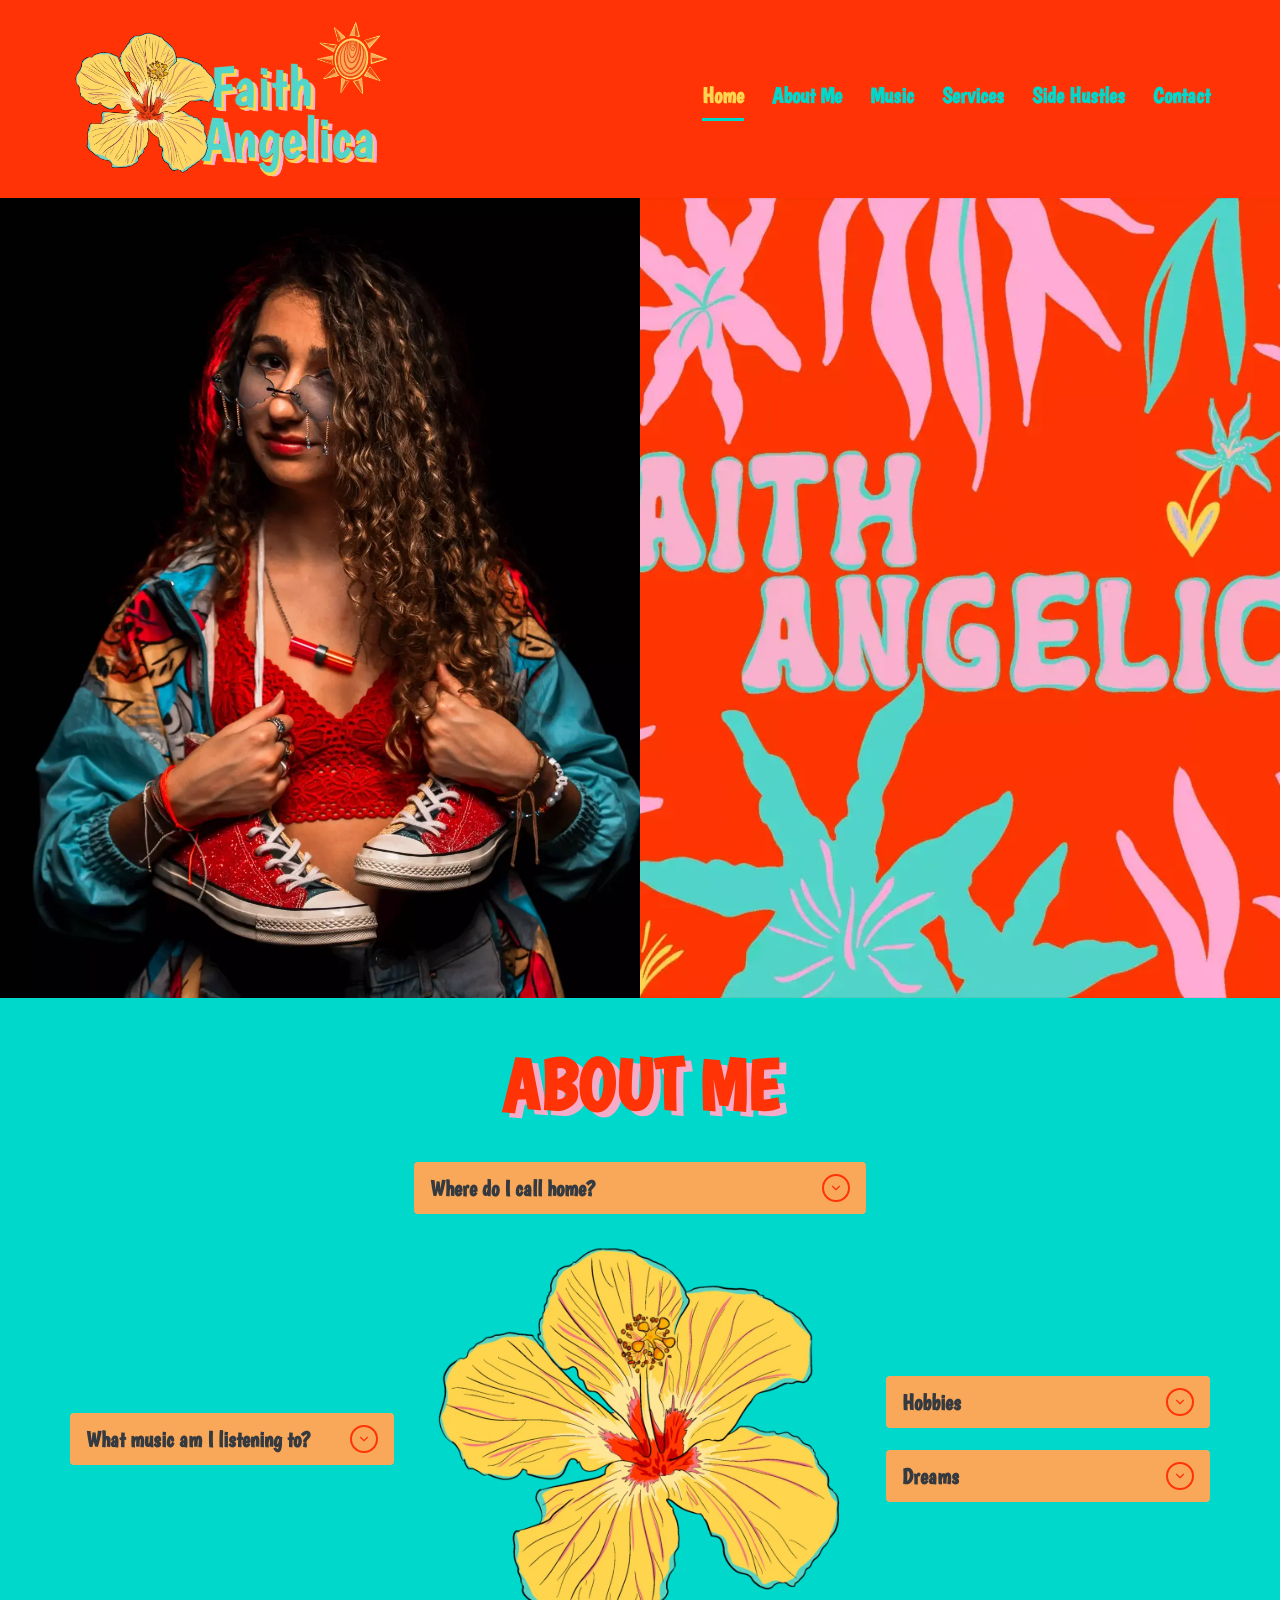
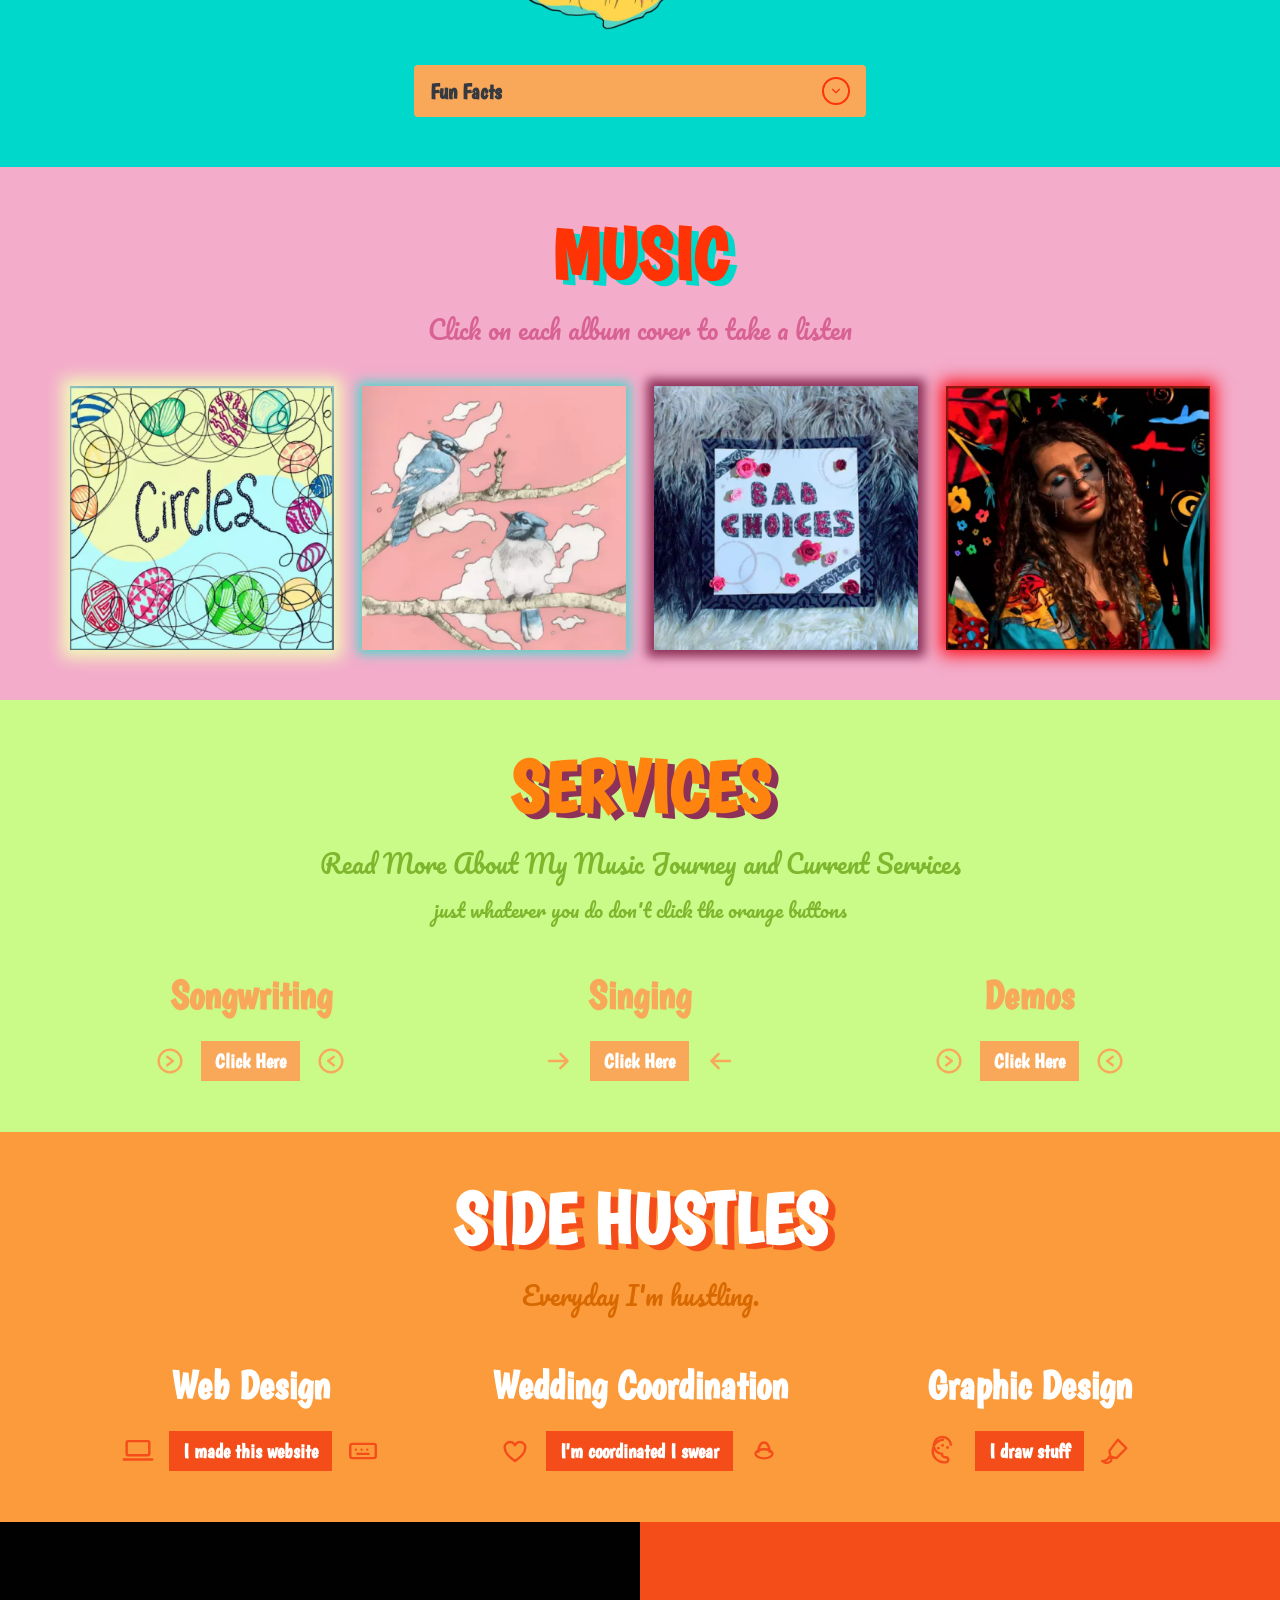
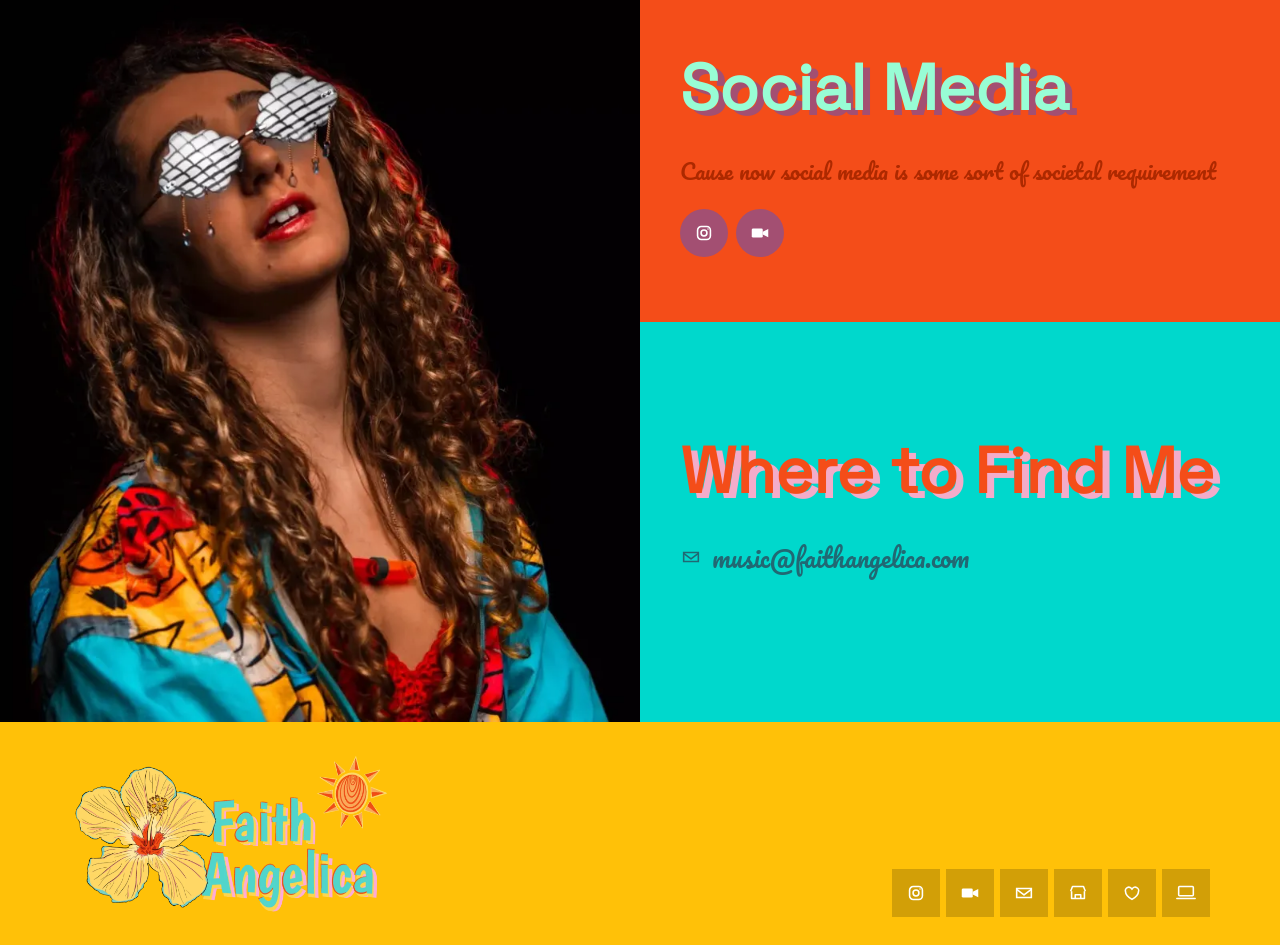
==== index.html @ c28ad542 "Add the static Faith Angelica site for hosting from the repository root. Co-authored-by: Cursor <cur" ====
<!DOCTYPE html>
<html lang="en">
<head>
  <meta charset="utf-8">
  <meta name="viewport" content="width=device-width, initial-scale=1">
  <title>Faith Angelica</title>
  <link rel="icon" href="/images/favicon.png" type="image/png">
  <link rel="apple-touch-icon" href="/images/favicon.png">
  <link rel="stylesheet" href="/css/styles.css">
</head>
<body>
<header class="site-header">
  <div class="wrap header-inner">
    <a class="logo" href="/"><img src="/images/logo.webp" alt="FaithAngelica" width="1200" height="623"></a>
    <button class="nav-toggle" type="button" aria-expanded="false" aria-controls="site-nav" aria-label="Menu Toggle">
      <span class="icon-open"><svg viewBox="0 0 24 24" aria-hidden="true"><path d="M4 7h16M4 12h16M4 17h16" fill="none" stroke="currentColor" stroke-width="2" stroke-linecap="round"/></svg></span>
      <span class="icon-close"><svg viewBox="0 0 24 24" aria-hidden="true"><path d="M6 6l12 12M18 6L6 18" fill="none" stroke="currentColor" stroke-width="2" stroke-linecap="round"/></svg></span>
    </button>
    <nav id="site-nav" class="site-nav" aria-label="Menu"><a href="/" aria-current="page">Home</a><a href="/#About">About Me</a><a href="/#music">Music</a><a href="/#services">Services</a><a href="/#side-hustles">Side Hustles</a><a href="/#contact">Contact</a></nav>
  </div>
</header>

<main>
  <section class="hero" aria-label="Faith Angelica">
    <div class="hero-photo"><img src="/images/hero-portrait.webp" alt="Faith Angelica"></div>
    <div class="hero-art"><img src="/images/hero-art.webp" alt=""></div>
  </section>
  <section class="band about" id="About">
    <div class="wrap">
      <h2 class="h-about">About Me</h2>
      <div class="about-grid">
        <div class="about-home">
          <div class="accordion">
  <h3>
    <button type="button" aria-expanded="false">Where do I call home?<span class="chev"><svg viewBox="0 0 24 24" aria-hidden="true"><path d="M6 9l6 6 6-6" fill="none" stroke="currentColor" stroke-width="2" stroke-linecap="round" stroke-linejoin="round"/></svg></span></button>
  </h3>
  <div class="panel" hidden><p>Home: Nashville, Tennessee<br>Hometown: Tampa, Florida<br>Piece of my Heart: Maui, Hawaii</p></div>
</div>
        </div>
        <div class="about-music">
          <div class="accordion">
  <h3>
    <button type="button" aria-expanded="false">What music am I listening to?<span class="chev"><svg viewBox="0 0 24 24" aria-hidden="true"><path d="M6 9l6 6 6-6" fill="none" stroke="currentColor" stroke-width="2" stroke-linecap="round" stroke-linejoin="round"/></svg></span></button>
  </h3>
  <div class="panel" hidden><p>My Top Albums Right Now:</p><p>Decide: Djo<br>Loss, Hope, Love: The Feeling<br>Dawn: Yebba<br>Robyn Hitchcock: Robyn Hitchcock<br>Uncanny Valley: Coin<br>American Bollywood: YTG<br>The Latest: Cheap Trick<br>Coco Moon: Owl City</p></div>
</div>
        </div>
        <div class="about-flower"><img src="/images/hibiscus.webp" alt="Faith Angelica Hibiscus Flower"></div>
        <div class="about-side stack">
          <div class="accordion">
  <h3>
    <button type="button" aria-expanded="false">Hobbies<span class="chev"><svg viewBox="0 0 24 24" aria-hidden="true"><path d="M6 9l6 6 6-6" fill="none" stroke="currentColor" stroke-width="2" stroke-linecap="round" stroke-linejoin="round"/></svg></span></button>
  </h3>
  <div class="panel" hidden><p>Hiking: I enjoy Immersing myself in nature and exploring trails.<br>Tarot: I read cards for fun, both for myself and loved ones.<br>Reading and Drawing: I love getting lost in a good book and doodling away.</p></div>
</div>
          <div class="accordion">
  <h3>
    <button type="button" aria-expanded="false">Dreams<span class="chev"><svg viewBox="0 0 24 24" aria-hidden="true"><path d="M6 9l6 6 6-6" fill="none" stroke="currentColor" stroke-width="2" stroke-linecap="round" stroke-linejoin="round"/></svg></span></button>
  </h3>
  <div class="panel" hidden><p>Music: I'm looking forward to putting out my next album. This project is going to be a compilation of songs based on my life experiences. A little bit of love, loss, ocean, and synchronicities.<br>Maui: Can't wait to have a property on Maui and a super unique container home. Fruit trees and ocean bliss is the goal.</p></div>
</div>
        </div>
        <div class="about-facts">
          <div class="accordion">
  <h3>
    <button type="button" aria-expanded="false">Fun Facts<span class="chev"><svg viewBox="0 0 24 24" aria-hidden="true"><path d="M6 9l6 6 6-6" fill="none" stroke="currentColor" stroke-width="2" stroke-linecap="round" stroke-linejoin="round"/></svg></span></button>
  </h3>
  <div class="panel" hidden><p>Learning: I actually love to learn more about random topics. I'm a big advocate for research.<br>Hawaii: I used to live on Big Island (Pahoa &amp; Wood Valley) and Haiku, Maui.<br>I love the beach and traveling!</p></div>
</div>
        </div>
      </div>
    </div>
  </section>
  <section class="band music" id="music">
    <div class="wrap center">
      <h2 class="h-music">Music</h2>
      <p class="lede script">Click on each album cover to take a listen</p>
      <div class="albums"><a class="album" href="https://songwhip.com/faith-angelica/circles" target="_blank" rel="noopener noreferrer"><img class="glow-lime" src="/images/album-circles.webp" alt="Circles"></a><a class="album" href="https://songwhip.com/faith-angelica/2-birds" target="_blank" rel="noopener noreferrer"><img class="glow-teal" src="/images/album-two-birds.webp" alt="Faith Angelica Two Birds"></a><a class="album" href="https://songwhip.com/faith-angelica/bad-choices" target="_blank" rel="noopener noreferrer"><img class="glow-plum" src="/images/album-bad-choices.webp" alt="Faith Angelica Bad Choices"></a><a class="album" href="https://songwhip.com/faith-angelica/something-in-the-water" target="_blank" rel="noopener noreferrer"><img class="glow-red" src="/images/album-water.webp" alt="Something in the Water"></a></div>
    </div>
  </section>
  <section class="band services" id="services">
    <div class="wrap center">
      <h2 class="h-services">Services</h2>
      <p class="lede script">Read More About My Music Journey and Current Services</p>
      <p class="aside script">just whatever you do don't click the orange buttons</p>
      <div class="cards">
        <article class="card">
  <h3>Songwriting</h3>
  <div class="actions">
    <span class="icon-btn"><svg viewBox="0 0 24 24" aria-hidden="true"><circle cx="12" cy="12" r="8" fill="none" stroke="currentColor" stroke-width="1.7"/><path d="M10 9l4 3-4 3" fill="none" stroke="currentColor" stroke-width="1.7" stroke-linecap="round" stroke-linejoin="round"/></svg></span>
    <a class="pill" href="/songwriting/">Click Here</a>
    <span class="icon-btn"><svg viewBox="0 0 24 24" aria-hidden="true"><circle cx="12" cy="12" r="8" fill="none" stroke="currentColor" stroke-width="1.7"/><path d="M14 9l-4 3 4 3" fill="none" stroke="currentColor" stroke-width="1.7" stroke-linecap="round" stroke-linejoin="round"/></svg></span>
  </div>
</article>
        <article class="card">
  <h3>Singing</h3>
  <div class="actions">
    <span class="icon-btn"><svg viewBox="0 0 24 24" aria-hidden="true"><path d="M5 12h12M13 7l5 5-5 5" fill="none" stroke="currentColor" stroke-width="1.8" stroke-linecap="round" stroke-linejoin="round"/></svg></span>
    <a class="pill" href="/singing/">Click Here</a>
    <span class="icon-btn"><svg viewBox="0 0 24 24" aria-hidden="true"><path d="M19 12H7M11 7l-5 5 5 5" fill="none" stroke="currentColor" stroke-width="1.8" stroke-linecap="round" stroke-linejoin="round"/></svg></span>
  </div>
</article>
        <article class="card">
  <h3>Demos</h3>
  <div class="actions">
    <span class="icon-btn"><svg viewBox="0 0 24 24" aria-hidden="true"><circle cx="12" cy="12" r="8" fill="none" stroke="currentColor" stroke-width="1.7"/><path d="M10 9l4 3-4 3" fill="none" stroke="currentColor" stroke-width="1.7" stroke-linecap="round" stroke-linejoin="round"/></svg></span>
    <a class="pill" href="/demos/">Click Here</a>
    <span class="icon-btn"><svg viewBox="0 0 24 24" aria-hidden="true"><circle cx="12" cy="12" r="8" fill="none" stroke="currentColor" stroke-width="1.7"/><path d="M14 9l-4 3 4 3" fill="none" stroke="currentColor" stroke-width="1.7" stroke-linecap="round" stroke-linejoin="round"/></svg></span>
  </div>
</article>
      </div>
    </div>
  </section>
  <section class="band hustle" id="side-hustles">
    <div class="wrap center">
      <h2 class="h-hustle">Side Hustles</h2>
      <p class="lede script">Everyday I'm hustling.</p>
      <div class="cards">
        <article class="card">
  <h3>Web Design</h3>
  <div class="actions">
    <span class="icon-btn"><svg viewBox="0 0 24 24" aria-hidden="true"><rect x="4" y="5" width="16" height="10" rx="1" fill="none" stroke="currentColor" stroke-width="1.7"/><path d="M2 18h20" fill="none" stroke="currentColor" stroke-width="1.7" stroke-linecap="round"/></svg></span>
    <a class="pill" href="/web-design/">I made this website</a>
    <span class="icon-btn"><svg viewBox="0 0 24 24" aria-hidden="true"><rect x="3" y="7" width="18" height="10" rx="1.5" fill="none" stroke="currentColor" stroke-width="1.7"/><path d="M7 11h.01M11 11h.01M15 11h.01M8 14h8" fill="none" stroke="currentColor" stroke-width="1.7" stroke-linecap="round"/></svg></span>
  </div>
</article>
        <article class="card">
  <h3>Wedding Coordination</h3>
  <div class="actions">
    <span class="icon-btn"><svg viewBox="0 0 24 24" aria-hidden="true"><path d="M12 19s-7-4.4-7-8.2A3.6 3.6 0 0 1 12 8a3.6 3.6 0 0 1 7 2.8C19 14.6 12 19 12 19z" fill="none" stroke="currentColor" stroke-width="1.7" stroke-linejoin="round"/></svg></span>
    <a class="pill" href="/wedding-coordination/">I'm coordinated I swear</a>
    <span class="icon-btn"><svg viewBox="0 0 24 24" aria-hidden="true"><ellipse cx="12" cy="14" rx="6" ry="3.2" fill="none" stroke="currentColor" stroke-width="1.7"/><path d="M8 13.2C8 9 9.6 6 12 6s4 3 4 7.2" fill="none" stroke="currentColor" stroke-width="1.7"/></svg></span>
  </div>
</article>
        <article class="card">
  <h3>Graphic Design</h3>
  <div class="actions">
    <span class="icon-btn"><svg viewBox="0 0 24 24" aria-hidden="true"><path d="M12 4a8 8 0 1 0 0 16h1.2a1.8 1.8 0 0 0 0-3.6h-.4A2.2 2.2 0 0 1 10.6 14 6 6 0 1 1 16.8 8.2" fill="none" stroke="currentColor" stroke-width="1.7"/><circle cx="8" cy="10" r="1" fill="currentColor"/><circle cx="11" cy="8" r="1" fill="currentColor"/><circle cx="14.5" cy="9.5" r="1" fill="currentColor"/></svg></span>
    <a class="pill" href="/graphic-design/">I draw stuff</a>
    <span class="icon-btn"><svg viewBox="0 0 24 24" aria-hidden="true"><path d="M14 4l6 6-7 7-4-1-1-4 6-8zM8 16c-1 2-3 3-5 3 1 1 3 2 5 1 2-1 2-2 0-4z" fill="none" stroke="currentColor" stroke-width="1.6" stroke-linejoin="round"/></svg></span>
  </div>
</article>
      </div>
    </div>
  </section>
  <section class="find" id="contact">
    <div class="find-photo"><img src="/images/portrait.webp" alt="Faith Angelica Contact"></div>
    <div class="find-copy">
      <div class="find-social">
        <h2 class="h-social">Social Media</h2>
        <p class="tagline script">Cause now social media is some sort of societal requirement</p>
        <div class="socials">
          <a class="social" href="https://www.instagram.com/finding_faith1117/" target="_blank" rel="noopener noreferrer" aria-label="Instagram"><svg viewBox="0 0 24 24" aria-hidden="true"><rect x="5" y="5" width="14" height="14" rx="4" fill="none" stroke="currentColor" stroke-width="1.7"/><circle cx="12" cy="12" r="3.2" fill="none" stroke="currentColor" stroke-width="1.7"/><circle cx="16.4" cy="7.6" r="0.8" fill="currentColor"/></svg></a>
          <a class="social" href="https://www.tiktok.com/@finding_faith1117?is_from_webapp=1&amp;sender_device=pc" target="_blank" rel="noopener noreferrer" aria-label="Video"><svg viewBox="0 0 24 24" aria-hidden="true"><rect x="3" y="7" width="12" height="10" rx="1.5" fill="currentColor"/><path d="M15 10.5 21 7.5v9l-6-3z" fill="currentColor"/></svg></a>
        </div>
      </div>
      <div class="find-mail">
        <h2 class="h-find">Where to Find Me</h2>
        <a class="mail" href="mailto:music@faithangelica.com"><svg viewBox="0 0 24 24" aria-hidden="true"><path d="M4 7h16v10H4V7z" fill="none" stroke="currentColor" stroke-width="1.7"/><path d="m4 8 8 6 8-6" fill="none" stroke="currentColor" stroke-width="1.7" stroke-linejoin="round"/></svg><span>music@faithangelica.com</span></a>
      </div>
    </div>
  </section>
</main>
<footer class="site-footer">
  <div class="wrap footer-inner">
    <a class="logo" href="/"><img src="/images/logo.webp" alt="FaithAngelica" width="1200" height="623"></a>
    <div class="footer-icons"><a class="sq" href="https://www.instagram.com/finding_faith1117/" target="_blank" rel="noopener noreferrer" aria-label="Instagram"><svg viewBox="0 0 24 24" aria-hidden="true"><rect x="5" y="5" width="14" height="14" rx="4" fill="none" stroke="currentColor" stroke-width="1.7"/><circle cx="12" cy="12" r="3.2" fill="none" stroke="currentColor" stroke-width="1.7"/><circle cx="16.4" cy="7.6" r="0.8" fill="currentColor"/></svg></a><a class="sq" href="https://www.tiktok.com/@finding_faith1117?is_from_webapp=1&amp;sender_device=pc" target="_blank" rel="noopener noreferrer" aria-label="Video"><svg viewBox="0 0 24 24" aria-hidden="true"><rect x="3" y="7" width="12" height="10" rx="1.5" fill="currentColor"/><path d="M15 10.5 21 7.5v9l-6-3z" fill="currentColor"/></svg></a><a class="sq" href="mailto:music@faithangelica.com" target="_blank" rel="noopener noreferrer" aria-label="Email music@faithangelica.com"><svg viewBox="0 0 24 24" aria-hidden="true"><path d="M4 7h16v10H4V7z" fill="none" stroke="currentColor" stroke-width="1.7"/><path d="m4 8 8 6 8-6" fill="none" stroke="currentColor" stroke-width="1.7" stroke-linejoin="round"/></svg></a><a class="sq" href="https://www.etsy.com/shop/ShirtzonShirtz?ref=l2-about-shopname" target="_blank" rel="noopener noreferrer" aria-label="Etsy"><svg viewBox="0 0 24 24" aria-hidden="true"><path d="M4 10 6 5h12l2 5M5 10v8h14v-8M9 18v-4h6v4" fill="none" stroke="currentColor" stroke-width="1.7" stroke-linejoin="round"/></svg></a><a class="sq" href="https://nancycottoevents.com/" target="_blank" rel="noopener noreferrer" aria-label="Nancy Cotto Events"><svg viewBox="0 0 24 24" aria-hidden="true"><path d="M12 19s-7-4.4-7-8.2A3.6 3.6 0 0 1 12 8a3.6 3.6 0 0 1 7 2.8C19 14.6 12 19 12 19z" fill="none" stroke="currentColor" stroke-width="1.7" stroke-linejoin="round"/></svg></a><a class="sq" href="https://www.gonzosystems.com/" target="_blank" rel="noopener noreferrer" aria-label="Gonzo Systems"><svg viewBox="0 0 24 24" aria-hidden="true"><rect x="4" y="5" width="16" height="10" rx="1" fill="none" stroke="currentColor" stroke-width="1.7"/><path d="M2 18h20" fill="none" stroke="currentColor" stroke-width="1.7" stroke-linecap="round"/></svg></a></div>
  </div>
</footer>

<script src="/js/main.js"></script>
</body>
</html>
---- css/styles.css ----
@font-face {
  font-family: "Boogaloo";
  font-style: normal;
  font-weight: 400;
  font-display: swap;
  src: url("/fonts/boogaloo.woff2") format("woff2");
}

@font-face {
  font-family: "Pacifico";
  font-style: normal;
  font-weight: 400;
  font-display: swap;
  src: url("/fonts/pacifico.woff2") format("woff2");
}

@font-face {
  font-family: "Space Grotesk";
  font-style: normal;
  font-weight: 400;
  font-display: swap;
  src: url("/fonts/space-grotesk.woff2") format("woff2");
}

:root {
  --orange: #ff3306;
  --teal: #00d8cc;
  --ink: #343a40;
  --gold: #ffd54f;
  --white: #ffffff;
  --pink: #f3acca;
  --rose: #d86294;
  --lime: #cafa88;
  --leaf: #7eb62d;
  --amber: #ff830f;
  --plum: #8d3158;
  --peach: #f9a85a;
  --hot: #f44d19;
  --squash: #fc9b3c;
  --clay: #d86900;
  --mint: #98fdd5;
  --berry: #a34f72;
  --rust: #ad2900;
  --sea: #18a2b8;
  --deep: #216873;
  --yellow: #ffc108;
  --gold-icon: #d29f07;
  --title-shadow: #f9a95a;
  --max: 1140px;
  --header: 22px;
}

*,
*::before,
*::after {
  box-sizing: border-box;
}

html {
  scroll-behavior: smooth;
}

body {
  margin: 0;
  color: var(--ink);
  background: var(--white);
  font-family: "Space Grotesk", sans-serif;
  font-size: 16px;
  line-height: 1.65;
}

img {
  max-width: 100%;
  height: auto;
  display: block;
}

a {
  color: inherit;
}

h1,
h2,
h3,
p {
  margin: 0;
}

.wrap {
  width: min(var(--max), calc(100% - 40px));
  margin-inline: auto;
}

.site-header {
  background: var(--orange);
  position: relative;
  z-index: 20;
}

.header-inner {
  display: flex;
  align-items: center;
  justify-content: space-between;
  gap: 24px;
  min-height: 150px;
  padding: 16px 0;
}

.logo img {
  width: 320px;
  height: auto;
}

.nav-toggle {
  display: none;
  width: 48px;
  height: 48px;
  border: 0;
  background: transparent;
  color: var(--teal);
  cursor: pointer;
}

.nav-toggle svg {
  width: 32px;
  height: 32px;
  display: block;
  margin: auto;
}

.nav-toggle .icon-close {
  display: none;
}

.nav-toggle[aria-expanded="true"] .icon-open {
  display: none;
}

.nav-toggle[aria-expanded="true"] .icon-close {
  display: block;
}

.site-nav {
  display: flex;
  flex-wrap: wrap;
  justify-content: flex-end;
  gap: 8px 28px;
}

.site-nav a {
  font-family: "Boogaloo", sans-serif;
  font-size: 22px;
  font-weight: 600;
  color: var(--teal);
  text-decoration: none;
  padding-bottom: 4px;
  border-bottom: 3px solid transparent;
}

.site-nav a:hover,
.site-nav a:focus-visible {
  color: var(--pink);
}

.site-nav a[aria-current="page"] {
  color: var(--gold);
  border-bottom-color: var(--teal);
}

.hero {
  display: grid;
  grid-template-columns: 1fr 1fr;
  min-height: 60vh;
  background: #030001;
}

.hero-photo,
.hero-art {
  min-height: 60vh;
}

.hero-photo {
  background: #030001;
  display: grid;
}

.hero-photo img {
  width: 100%;
  height: 100%;
  object-fit: contain;
}

.hero-art img {
  width: 100%;
  height: 100%;
  object-fit: cover;
}

.band {
  padding: 50px 0;
}

.band h2,
.page-title {
  font-family: "Boogaloo", sans-serif;
  font-weight: 600;
  line-height: 1.05;
  text-transform: uppercase;
  padding-bottom: 10px;
}

.center {
  text-align: center;
}

.about {
  background: var(--teal);
}

.h-about {
  font-size: 72px;
  color: var(--orange);
  text-shadow: 7px 5px 0 var(--pink);
  text-align: center;
  margin-bottom: 28px;
}

.about-grid {
  display: grid;
  grid-template-columns: 1fr 1.4fr 1fr;
  gap: 28px 20px;
  align-items: center;
}

.accordion h3 {
  margin: 0;
  font: inherit;
}

.about-home { grid-column: 2; grid-row: 1; }
.about-music { grid-column: 1; grid-row: 2; }
.about-flower { grid-column: 2; grid-row: 2; }
.about-side { grid-column: 3; grid-row: 2; }
.about-facts { grid-column: 2; grid-row: 3; }

.split > img,
.split .figure-stack img {
  width: 100%;
}

.about-flower img {
  width: min(100%, 420px);
  margin-inline: auto;
}

.stack {
  display: grid;
  gap: 22px;
}

.accordion button {
  width: 100%;
  display: flex;
  align-items: center;
  justify-content: space-between;
  gap: 16px;
  border: 0;
  cursor: pointer;
  background: var(--peach);
  color: var(--ink);
  font-family: "Boogaloo", sans-serif;
  font-size: 22px;
  font-weight: 600;
  text-align: left;
  padding: 12px 16px;
  border-radius: 4px;
}

.accordion button:hover,
.accordion button[aria-expanded="true"] {
  background: var(--gold);
}

.chev {
  width: 28px;
  height: 28px;
  border: 2px solid var(--orange);
  border-radius: 50%;
  display: grid;
  place-items: center;
  flex: none;
  color: var(--orange);
}

.chev svg {
  width: 14px;
  height: 14px;
  transition: transform 0.2s ease;
}

.accordion button[aria-expanded="true"] .chev svg {
  transform: rotate(180deg);
}

.panel {
  margin-top: 8px;
  padding: 16px 18px;
  background: rgb(24 162 184 / 20%);
  color: var(--white);
  border-radius: 4px;
}

.panel p + p {
  margin-top: 0.8em;
}

.music {
  background: var(--pink);
}

.h-music {
  font-size: 72px;
  color: var(--orange);
  text-shadow: 7px 5px 0 var(--teal);
}

.script {
  font-family: "Pacifico", sans-serif;
  font-weight: 400;
}

.music .lede {
  color: var(--rose);
  font-size: 25px;
  margin: 6px 0 36px;
}

.albums {
  display: grid;
  grid-template-columns: repeat(4, 1fr);
  gap: 28px;
  align-items: center;
}

.album {
  display: block;
}

.album img {
  width: 100%;
  aspect-ratio: 1;
  object-fit: cover;
}

.glow-lime {
  box-shadow: 0 0 15px 8px #f1f8ba;
}

.glow-teal {
  box-shadow: 0 0 11px 4px #52d6cc;
}

.glow-plum {
  box-shadow: 0 0 10px 7px #8d3158;
}

.glow-red {
  box-shadow: 0 0 16px 5px #fd0a14;
}

.services {
  background: var(--lime);
}

.h-services {
  font-size: 72px;
  color: var(--amber);
  text-shadow: 7px 5px 0 var(--plum);
}

.services .lede {
  color: var(--leaf);
  font-size: 25px;
  margin-top: 8px;
}

.services .aside {
  color: var(--leaf);
  font-size: 20px;
  margin: 8px 0 36px;
}

.cards {
  display: grid;
  grid-template-columns: repeat(3, 1fr);
  gap: 28px;
}

.card h3 {
  font-family: "Boogaloo", sans-serif;
  font-size: 40px;
  font-weight: 600;
  text-align: center;
  margin-bottom: 12px;
}

.services .card h3,
.services .icon-btn {
  color: var(--peach);
}

.actions {
  display: flex;
  align-items: center;
  justify-content: center;
  gap: 10px;
}

.icon-btn {
  width: 42px;
  height: 42px;
  display: grid;
  place-items: center;
}

.icon-btn svg {
  width: 34px;
  height: 34px;
}

.pill {
  display: inline-block;
  font-family: "Boogaloo", sans-serif;
  font-size: 20px;
  font-weight: 600;
  text-decoration: none;
  color: var(--white);
  background: var(--peach);
  padding: 10px 14px;
  line-height: 1;
}

.pill:hover,
.pill:focus-visible {
  filter: brightness(1.08);
}

.hustle {
  background: var(--squash);
}

.h-hustle {
  font-size: 72px;
  color: var(--white);
  text-shadow: 7px 5px 0 var(--hot);
}

.hustle .lede {
  color: var(--clay);
  font-size: 25px;
  margin: 8px 0 36px;
}

.hustle .card h3 {
  color: var(--white);
}

.hustle .icon-btn {
  color: var(--hot);
}

.hustle .pill {
  background: var(--hot);
}

.find {
  display: grid;
  grid-template-columns: 1fr 1fr;
  background: linear-gradient(180deg, var(--hot) 50%, var(--teal) 50%);
}

.find-photo img {
  width: 100%;
  height: 100%;
  object-fit: cover;
  min-height: 520px;
}

.find-copy {
  display: grid;
  grid-template-rows: 1fr 1fr;
  padding: 48px 40px;
}

.find-social,
.find-mail {
  display: grid;
  align-content: center;
  justify-items: start;
  gap: 12px;
}

.h-social {
  font-size: 64px;
  color: var(--mint);
  text-shadow: 7px 5px 0 var(--berry);
}

.find .tagline {
  color: var(--rust);
  font-size: 22px;
}

.socials {
  display: flex;
  gap: 8px;
  margin-top: 8px;
}

.social {
  width: 48px;
  height: 48px;
  display: grid;
  place-items: center;
  background: var(--berry);
  color: var(--white);
  border-radius: 50%;
  text-decoration: none;
}

.social svg {
  width: 22px;
  height: 22px;
}

.social:hover,
.social:focus-visible {
  transform: scale(1.08);
}

.h-find {
  font-size: 64px;
  color: var(--hot);
  text-shadow: 7px 5px 0 var(--pink);
}

.mail {
  display: inline-flex;
  align-items: center;
  gap: 10px;
  font-family: "Pacifico", sans-serif;
  font-size: 25px;
  color: var(--deep);
  text-decoration: none;
}

.mail svg {
  width: 22px;
  height: 22px;
  flex: none;
}

.site-footer {
  background: var(--yellow);
}

.footer-inner {
  display: flex;
  align-items: flex-end;
  justify-content: space-between;
  gap: 24px;
  padding: 28px 0;
}

.footer-icons {
  display: flex;
  flex-wrap: wrap;
  justify-content: flex-end;
  gap: 6px;
}

.sq {
  width: 48px;
  height: 48px;
  display: grid;
  place-items: center;
  background: var(--gold-icon);
  color: var(--white);
  text-decoration: none;
}

.sq svg {
  width: 22px;
  height: 22px;
}

.sq:hover,
.sq:focus-visible {
  transform: scale(1.08);
}

.banner {
  background: var(--peach);
  text-align: center;
  padding: 42px 20px;
}

.banner p {
  font-family: "Pacifico", sans-serif;
  font-size: 34px;
  color: var(--sea);
}

.page-main {
  background: var(--teal);
  padding: 48px 0 56px;
}

.split {
  display: grid;
  grid-template-columns: 1fr 1fr;
  gap: 36px;
  align-items: center;
}

.page-title {
  font-size: 56px;
  color: var(--deep);
  text-shadow: 7px 5px 0 var(--title-shadow);
  margin-bottom: 16px;
}

.copy p {
  margin-bottom: 14px;
}

.copy .call {
  font-family: "Pacifico", sans-serif;
  font-size: 18px;
  line-height: 1.45;
}

.reach {
  display: flex;
  align-items: center;
  gap: 12px;
  font-family: "Pacifico", sans-serif;
  font-size: 25px;
  margin-top: 8px;
}

.reach svg {
  width: 36px;
  height: 36px;
  flex: none;
}

.note {
  display: inline-flex;
  align-items: center;
  gap: 10px;
  font-family: "Pacifico", sans-serif;
  font-size: 25px;
  color: var(--ink);
  text-decoration: none;
  margin-top: 8px;
}

.note svg {
  width: 28px;
  height: 28px;
}

.figure-stack {
  display: grid;
  gap: 18px;
  justify-items: center;
}

.figure-stack img {
  width: min(100%, 420px);
}

.more {
  background: var(--peach);
  padding: 48px 0 56px;
  text-align: center;
}

.more h2 {
  font-family: "Pacifico", sans-serif;
  font-size: 40px;
  font-weight: 400;
  color: var(--sea);
  text-transform: none;
  margin-bottom: 28px;
}

.more-links {
  display: flex;
  justify-content: space-around;
  gap: 20px;
  flex-wrap: wrap;
}

.more-link {
  display: flex;
  align-items: center;
  gap: 8px;
  color: var(--sea);
  text-decoration: none;
}

.more-link span {
  font-family: "Boogaloo", sans-serif;
  font-size: 20px;
  font-weight: 600;
  color: var(--white);
  background: var(--sea);
  padding: 8px 12px;
  line-height: 1;
}

.more-link svg {
  width: 36px;
  height: 36px;
}

.portfolio {
  background: var(--teal);
  padding: 10px 0 64px;
}

.portfolio h2 {
  font-size: 56px;
  color: var(--deep);
  text-shadow: 7px 5px 0 var(--title-shadow);
  margin-bottom: 24px;
}

.gallery {
  display: grid;
  grid-template-columns: repeat(4, 1fr);
  gap: 14px;
}

.shot {
  display: block;
  background: rgb(255 255 255 / 35%);
}

.shot img {
  width: 100%;
  aspect-ratio: 1;
  object-fit: contain;
}

.lightbox {
  border: 0;
  padding: 0;
  background: transparent;
  max-width: none;
  max-height: none;
  width: 100%;
  height: 100%;
}

.lightbox::backdrop {
  background: rgb(0 0 0 / 82%);
}

.lightbox-frame {
  width: 100%;
  height: 100%;
  display: grid;
  place-items: center;
  position: relative;
}

.lightbox img {
  max-width: min(92vw, 1100px);
  max-height: 88vh;
  object-fit: contain;
}

.lightbox-close {
  position: absolute;
  top: 16px;
  right: 16px;
  width: 44px;
  height: 44px;
  border: 0;
  border-radius: 50%;
  background: var(--gold);
  color: var(--ink);
  font-family: "Boogaloo", sans-serif;
  font-size: 28px;
  cursor: pointer;
}

.missing {
  min-height: 40vh;
  display: grid;
  place-items: center;
  text-align: center;
  gap: 18px;
}

.missing p {
  font-family: "Pacifico", sans-serif;
  font-size: 34px;
  color: var(--sea);
}

:focus-visible {
  outline: 3px solid var(--gold);
  outline-offset: 3px;
}

@media (max-width: 1024px) {
  .nav-toggle {
    display: grid;
  }

  .site-nav {
    display: none;
    position: absolute;
    left: 0;
    right: 0;
    top: 100%;
    background: var(--orange);
    flex-direction: column;
    align-items: flex-start;
    padding: 8px 24px 20px;
    gap: 4px;
  }

  .site-nav.is-open {
    display: flex;
  }

  .site-nav a {
    font-size: 28px;
    padding: 8px 0;
  }

  .h-about,
  .h-music,
  .h-services,
  .h-hustle,
  .h-social,
  .h-find {
    font-size: 52px;
  }
}

@media (max-width: 800px) {
  .hero,
  .find,
  .split,
  .about-grid,
  .albums,
  .cards,
  .gallery {
    grid-template-columns: 1fr;
  }

  .hero-art {
    display: none;
  }

  .hero-photo,
  .hero-photo img {
    min-height: 70vw;
  }

  .about-home,
  .about-facts,
  .about-music,
  .about-flower,
  .about-side {
    grid-column: 1;
    grid-row: auto;
  }

  .find-photo img {
    min-height: 0;
    max-height: 70vh;
  }

  .find-copy {
    padding: 32px 20px 40px;
  }

  .footer-inner,
  .header-inner {
    align-items: center;
  }

  .logo img {
    width: min(240px, 70vw);
  }

  .footer-inner {
    flex-direction: column;
    align-items: flex-start;
  }

  .albums {
    grid-template-columns: 1fr 1fr;
  }

  .gallery {
    grid-template-columns: 1fr 1fr;
  }

  .page-title,
  .portfolio h2 {
    font-size: 42px;
  }

  .banner p,
  .more h2 {
    font-size: 28px;
  }
}
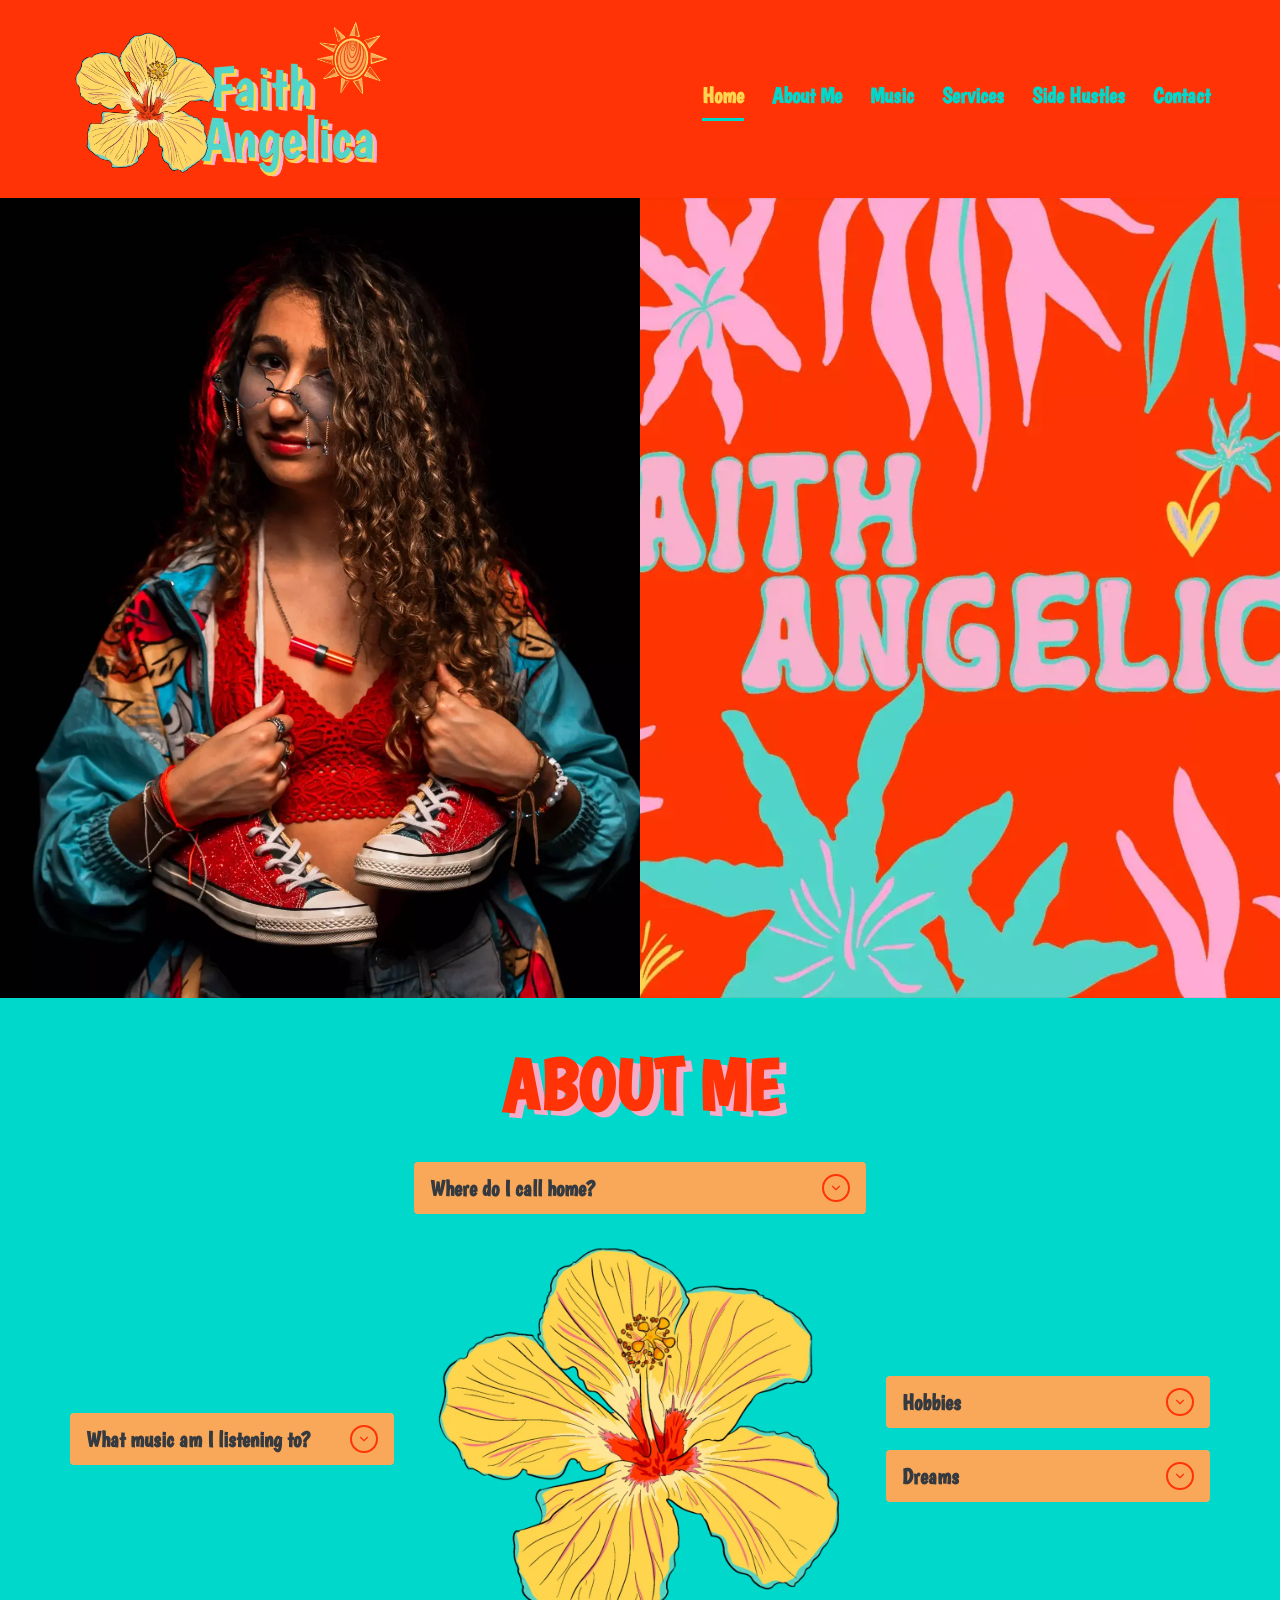
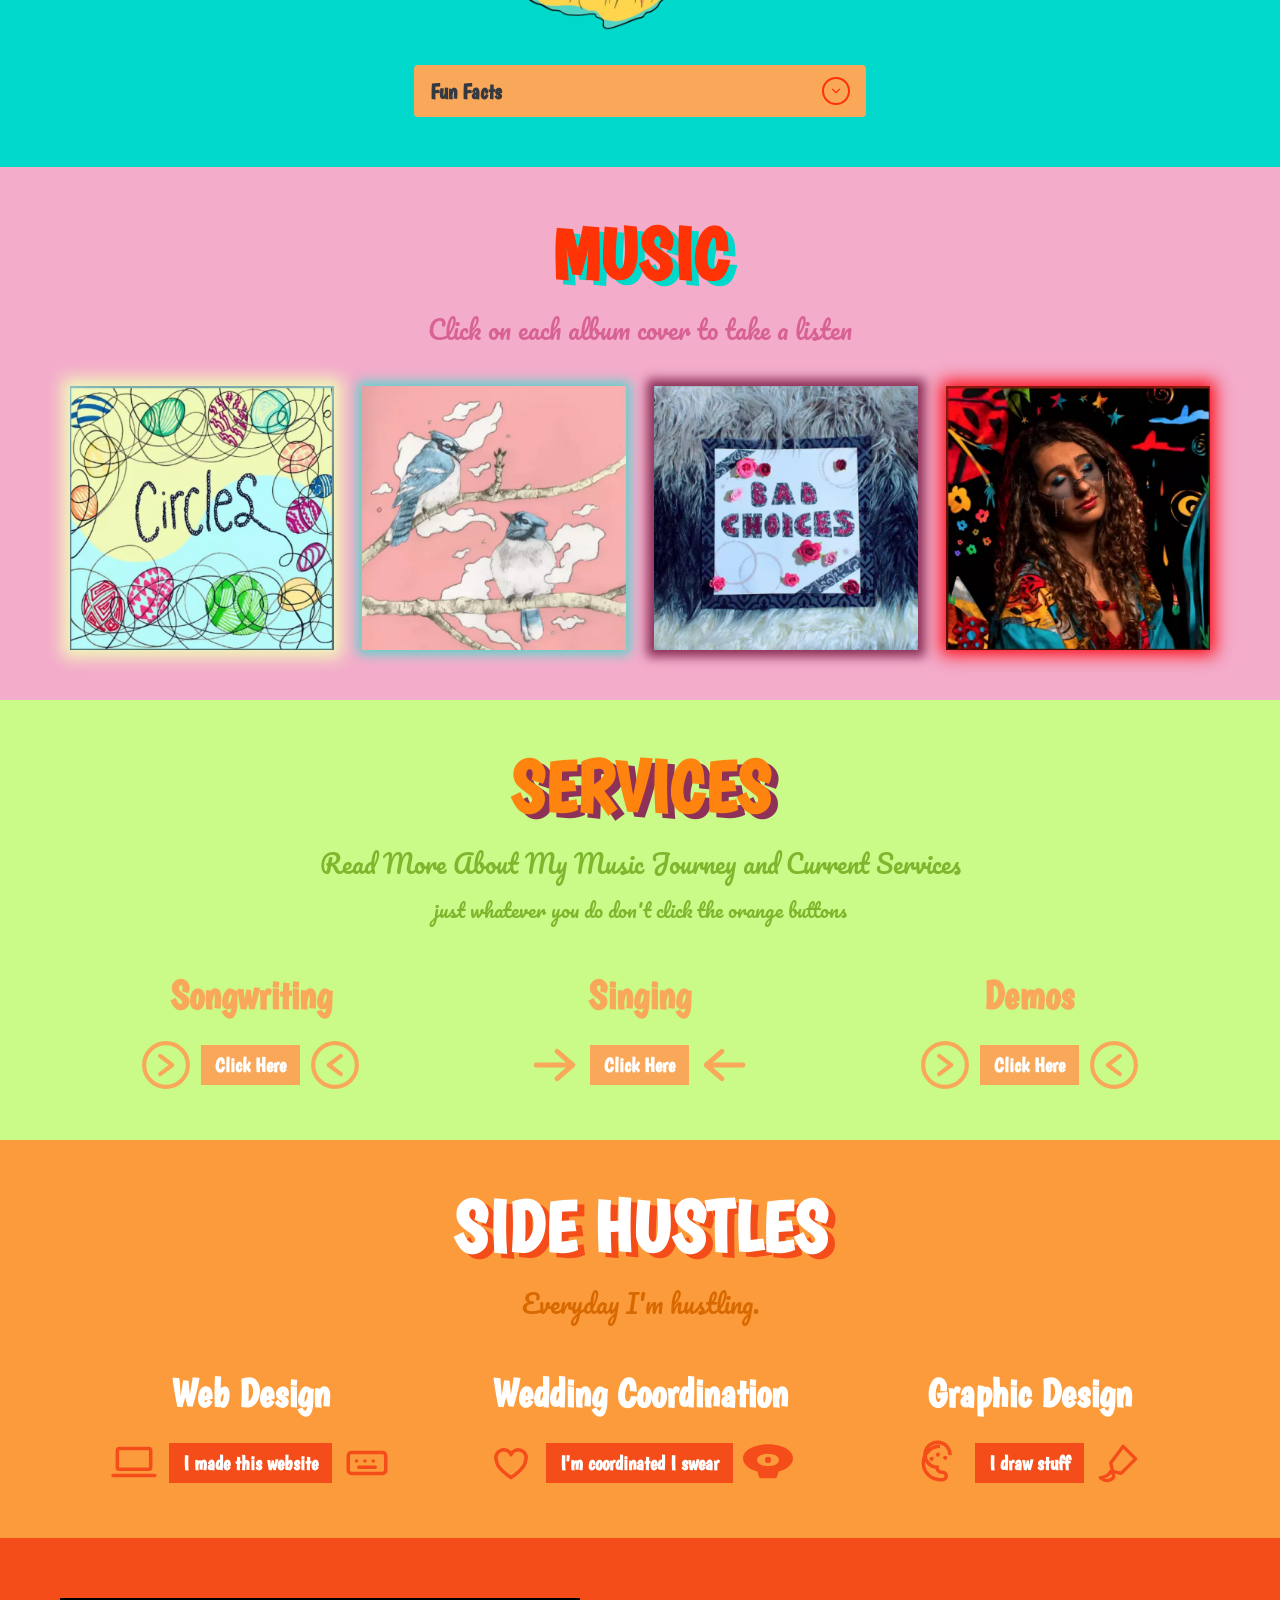
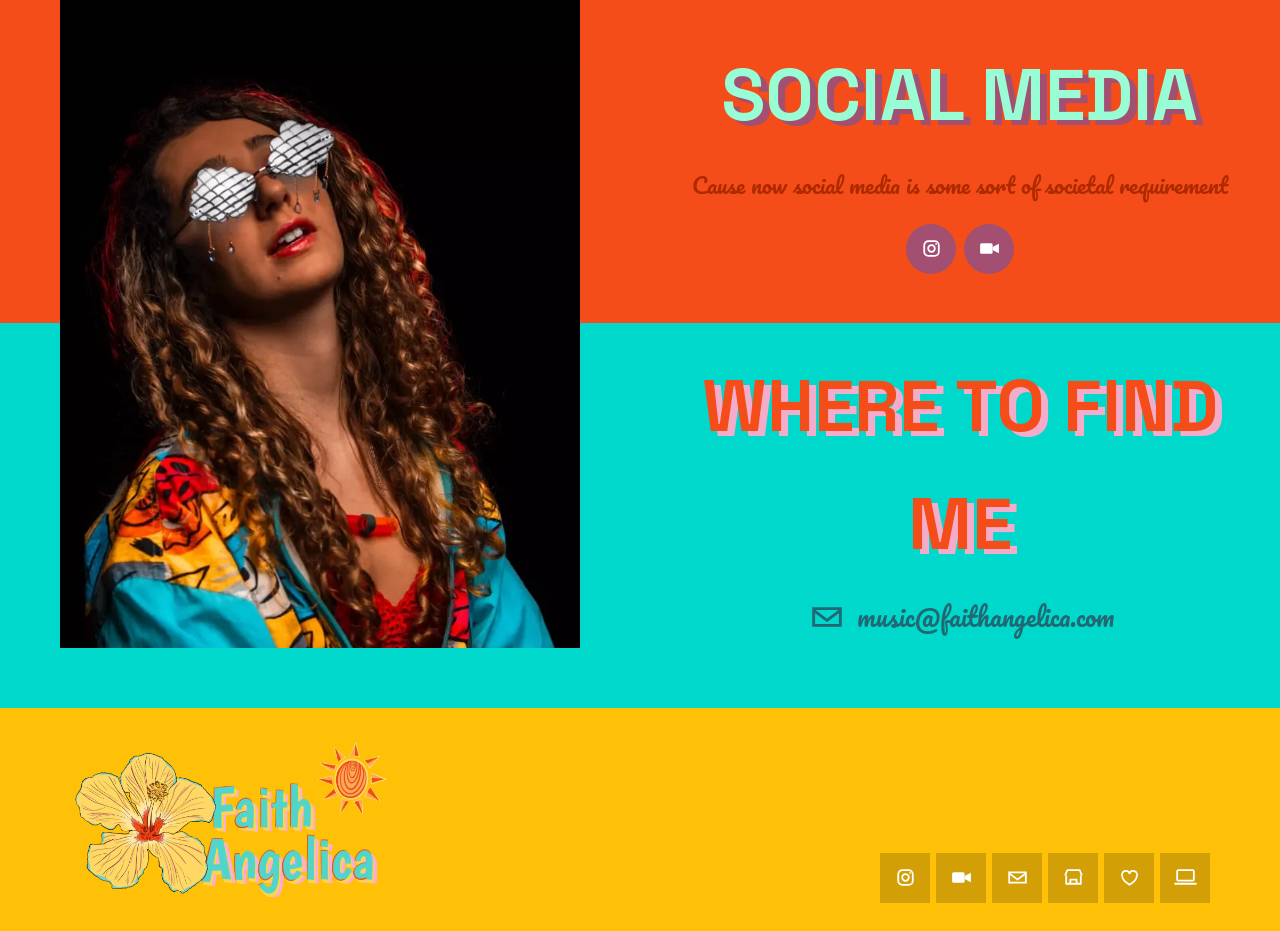
==== commit 057b6716: "Match the About, services, and contact layout to the Elementor site. Co-authored-by: Cursor <cursora" ====
--- a/index.html
+++ b/index.html
@@ -34,7 +34,7 @@
   <h3>
     <button type="button" aria-expanded="false">Where do I call home?<span class="chev"><svg viewBox="0 0 24 24" aria-hidden="true"><path d="M6 9l6 6 6-6" fill="none" stroke="currentColor" stroke-width="2" stroke-linecap="round" stroke-linejoin="round"/></svg></span></button>
   </h3>
-  <div class="panel" hidden><p>Home: Nashville, Tennessee<br>Hometown: Tampa, Florida<br>Piece of my Heart: Maui, Hawaii</p></div>
+  <div class="panel" hidden><p><strong>Home:</strong> Nashville, Tennessee<br><br><strong>Hometown:</strong> Tampa, Florida<br><br><strong>Piece of my Heart:</strong> Maui, Hawaii</p></div>
 </div>
         </div>
         <div class="about-music">
@@ -42,7 +42,7 @@
   <h3>
     <button type="button" aria-expanded="false">What music am I listening to?<span class="chev"><svg viewBox="0 0 24 24" aria-hidden="true"><path d="M6 9l6 6 6-6" fill="none" stroke="currentColor" stroke-width="2" stroke-linecap="round" stroke-linejoin="round"/></svg></span></button>
   </h3>
-  <div class="panel" hidden><p>My Top Albums Right Now:</p><p>Decide: Djo<br>Loss, Hope, Love: The Feeling<br>Dawn: Yebba<br>Robyn Hitchcock: Robyn Hitchcock<br>Uncanny Valley: Coin<br>American Bollywood: YTG<br>The Latest: Cheap Trick<br>Coco Moon: Owl City</p></div>
+  <div class="panel" hidden><p>My Top Albums Right Now:<br><br><strong>Decide:</strong> Djo<br><br><strong>Loss, Hope, Love:</strong> The Feeling<br><br><strong>Dawn:</strong> Yebba<br><br><strong>Robyn Hitchcock:</strong> Robyn Hitchcock<br><br><strong>Uncanny Valley:</strong> Coin<br><br><strong>American Bollywood:</strong> YTG<br><br><strong>The Latest:</strong> Cheap Trick<br><br><strong>Coco Moon:</strong> Owl City</p></div>
 </div>
         </div>
         <div class="about-flower"><img src="/images/hibiscus.webp" alt="Faith Angelica Hibiscus Flower"></div>
@@ -51,13 +51,13 @@
   <h3>
     <button type="button" aria-expanded="false">Hobbies<span class="chev"><svg viewBox="0 0 24 24" aria-hidden="true"><path d="M6 9l6 6 6-6" fill="none" stroke="currentColor" stroke-width="2" stroke-linecap="round" stroke-linejoin="round"/></svg></span></button>
   </h3>
-  <div class="panel" hidden><p>Hiking: I enjoy Immersing myself in nature and exploring trails.<br>Tarot: I read cards for fun, both for myself and loved ones.<br>Reading and Drawing: I love getting lost in a good book and doodling away.</p></div>
+  <div class="panel" hidden><p><strong>Hiking:</strong> I enjoy Immersing myself in nature and exploring trails.<br><br><strong>Tarot:</strong> I read cards for fun, both for myself and loved ones.<br><br><strong>Reading and Drawing:</strong> I love getting lost in a good book and doodling away.</p></div>
 </div>
           <div class="accordion">
   <h3>
     <button type="button" aria-expanded="false">Dreams<span class="chev"><svg viewBox="0 0 24 24" aria-hidden="true"><path d="M6 9l6 6 6-6" fill="none" stroke="currentColor" stroke-width="2" stroke-linecap="round" stroke-linejoin="round"/></svg></span></button>
   </h3>
-  <div class="panel" hidden><p>Music: I'm looking forward to putting out my next album. This project is going to be a compilation of songs based on my life experiences. A little bit of love, loss, ocean, and synchronicities.<br>Maui: Can't wait to have a property on Maui and a super unique container home. Fruit trees and ocean bliss is the goal.</p></div>
+  <div class="panel" hidden><p><strong>Music:</strong> I'm looking forward to putting out my next album. This project is going to be a compilation of songs based on my life experiences. A little bit of love, loss, ocean, and synchronicities.<br><br><strong>Maui:</strong> Can't wait to have a property on Maui and a super unique container home. Fruit trees and ocean bliss is the goal.</p></div>
 </div>
         </div>
         <div class="about-facts">
@@ -65,7 +65,7 @@
   <h3>
     <button type="button" aria-expanded="false">Fun Facts<span class="chev"><svg viewBox="0 0 24 24" aria-hidden="true"><path d="M6 9l6 6 6-6" fill="none" stroke="currentColor" stroke-width="2" stroke-linecap="round" stroke-linejoin="round"/></svg></span></button>
   </h3>
-  <div class="panel" hidden><p>Learning: I actually love to learn more about random topics. I'm a big advocate for research.<br>Hawaii: I used to live on Big Island (Pahoa &amp; Wood Valley) and Haiku, Maui.<br>I love the beach and traveling!</p></div>
+  <div class="panel" hidden><p><strong>Learning:</strong> I actually love to learn more about random topics. I'm a big advocate for research.<br><br><strong>Hawaii:</strong> I used to live on Big Island (Pahoa &amp; Wood Valley) and Haiku, Maui.<br><br>I love the beach and traveling!</p></div>
 </div>
         </div>
       </div>
@@ -87,25 +87,25 @@
         <article class="card">
   <h3>Songwriting</h3>
   <div class="actions">
-    <span class="icon-btn"><svg viewBox="0 0 24 24" aria-hidden="true"><circle cx="12" cy="12" r="8" fill="none" stroke="currentColor" stroke-width="1.7"/><path d="M10 9l4 3-4 3" fill="none" stroke="currentColor" stroke-width="1.7" stroke-linecap="round" stroke-linejoin="round"/></svg></span>
+    <span class="icon-btn"><svg viewBox="0 0 24 24" aria-hidden="true"><circle cx="12" cy="12" r="10.5" fill="none" stroke="currentColor" stroke-width="2"/><path d="M9.2 7.6 15 12l-5.8 4.4" fill="none" stroke="currentColor" stroke-width="2" stroke-linecap="round" stroke-linejoin="round"/></svg></span>
     <a class="pill" href="/songwriting/">Click Here</a>
-    <span class="icon-btn"><svg viewBox="0 0 24 24" aria-hidden="true"><circle cx="12" cy="12" r="8" fill="none" stroke="currentColor" stroke-width="1.7"/><path d="M14 9l-4 3 4 3" fill="none" stroke="currentColor" stroke-width="1.7" stroke-linecap="round" stroke-linejoin="round"/></svg></span>
+    <span class="icon-btn"><svg viewBox="0 0 24 24" aria-hidden="true"><circle cx="12" cy="12" r="10.5" fill="none" stroke="currentColor" stroke-width="2"/><path d="M14.8 7.6 9 12l5.8 4.4" fill="none" stroke="currentColor" stroke-width="2" stroke-linecap="round" stroke-linejoin="round"/></svg></span>
   </div>
 </article>
         <article class="card">
   <h3>Singing</h3>
   <div class="actions">
-    <span class="icon-btn"><svg viewBox="0 0 24 24" aria-hidden="true"><path d="M5 12h12M13 7l5 5-5 5" fill="none" stroke="currentColor" stroke-width="1.8" stroke-linecap="round" stroke-linejoin="round"/></svg></span>
+    <span class="icon-btn"><svg viewBox="0 0 24 24" aria-hidden="true"><path d="M3 12h16M13 5.5 20.5 12 13 18.5" fill="none" stroke="currentColor" stroke-width="2.4" stroke-linecap="round" stroke-linejoin="round"/></svg></span>
     <a class="pill" href="/singing/">Click Here</a>
-    <span class="icon-btn"><svg viewBox="0 0 24 24" aria-hidden="true"><path d="M19 12H7M11 7l-5 5 5 5" fill="none" stroke="currentColor" stroke-width="1.8" stroke-linecap="round" stroke-linejoin="round"/></svg></span>
+    <span class="icon-btn"><svg viewBox="0 0 24 24" aria-hidden="true"><path d="M21 12H5M11 5.5 3.5 12 11 18.5" fill="none" stroke="currentColor" stroke-width="2.4" stroke-linecap="round" stroke-linejoin="round"/></svg></span>
   </div>
 </article>
         <article class="card">
   <h3>Demos</h3>
   <div class="actions">
-    <span class="icon-btn"><svg viewBox="0 0 24 24" aria-hidden="true"><circle cx="12" cy="12" r="8" fill="none" stroke="currentColor" stroke-width="1.7"/><path d="M10 9l4 3-4 3" fill="none" stroke="currentColor" stroke-width="1.7" stroke-linecap="round" stroke-linejoin="round"/></svg></span>
+    <span class="icon-btn"><svg viewBox="0 0 24 24" aria-hidden="true"><circle cx="12" cy="12" r="10.5" fill="none" stroke="currentColor" stroke-width="2"/><path d="M9.2 7.6 15 12l-5.8 4.4" fill="none" stroke="currentColor" stroke-width="2" stroke-linecap="round" stroke-linejoin="round"/></svg></span>
     <a class="pill" href="/demos/">Click Here</a>
-    <span class="icon-btn"><svg viewBox="0 0 24 24" aria-hidden="true"><circle cx="12" cy="12" r="8" fill="none" stroke="currentColor" stroke-width="1.7"/><path d="M14 9l-4 3 4 3" fill="none" stroke="currentColor" stroke-width="1.7" stroke-linecap="round" stroke-linejoin="round"/></svg></span>
+    <span class="icon-btn"><svg viewBox="0 0 24 24" aria-hidden="true"><circle cx="12" cy="12" r="10.5" fill="none" stroke="currentColor" stroke-width="2"/><path d="M14.8 7.6 9 12l5.8 4.4" fill="none" stroke="currentColor" stroke-width="2" stroke-linecap="round" stroke-linejoin="round"/></svg></span>
   </div>
 </article>
       </div>
@@ -129,7 +129,7 @@
   <div class="actions">
     <span class="icon-btn"><svg viewBox="0 0 24 24" aria-hidden="true"><path d="M12 19s-7-4.4-7-8.2A3.6 3.6 0 0 1 12 8a3.6 3.6 0 0 1 7 2.8C19 14.6 12 19 12 19z" fill="none" stroke="currentColor" stroke-width="1.7" stroke-linejoin="round"/></svg></span>
     <a class="pill" href="/wedding-coordination/">I'm coordinated I swear</a>
-    <span class="icon-btn"><svg viewBox="0 0 24 24" aria-hidden="true"><ellipse cx="12" cy="14" rx="6" ry="3.2" fill="none" stroke="currentColor" stroke-width="1.7"/><path d="M8 13.2C8 9 9.6 6 12 6s4 3 4 7.2" fill="none" stroke="currentColor" stroke-width="1.7"/></svg></span>
+    <span class="icon-btn"><svg viewBox="0 0 512 512" aria-hidden="true"><path fill="currentColor" d="M256 64C110.1 64 0 125.7 0 208c0 61.9 59.2 113.2 149.3 136.5l11.6 46.5c3.3 13.1 15.1 22 28.4 22h133.4c13.3 0 25.1-8.9 28.4-22l11.6-46.5C452.8 321.2 512 269.9 512 208 512 125.7 401.9 64 256 64zm0 224c-61.9 0-112-28.7-112-64s50.1-64 112-64 112 28.7 112 64-50.1 64-112 64zm-32-64a32 32 0 1 0 64 0 32 32 0 1 0-64 0z"/></svg></span>
   </div>
 </article>
         <article class="card">
@@ -151,7 +151,7 @@
         <p class="tagline script">Cause now social media is some sort of societal requirement</p>
         <div class="socials">
           <a class="social" href="https://www.instagram.com/finding_faith1117/" target="_blank" rel="noopener noreferrer" aria-label="Instagram"><svg viewBox="0 0 24 24" aria-hidden="true"><rect x="5" y="5" width="14" height="14" rx="4" fill="none" stroke="currentColor" stroke-width="1.7"/><circle cx="12" cy="12" r="3.2" fill="none" stroke="currentColor" stroke-width="1.7"/><circle cx="16.4" cy="7.6" r="0.8" fill="currentColor"/></svg></a>
-          <a class="social" href="https://www.tiktok.com/@finding_faith1117?is_from_webapp=1&amp;sender_device=pc" target="_blank" rel="noopener noreferrer" aria-label="Video"><svg viewBox="0 0 24 24" aria-hidden="true"><rect x="3" y="7" width="12" height="10" rx="1.5" fill="currentColor"/><path d="M15 10.5 21 7.5v9l-6-3z" fill="currentColor"/></svg></a>
+          <a class="social" href="https://www.tiktok.com/@finding_faith1117" target="_blank" rel="noopener noreferrer" aria-label="Video"><svg viewBox="0 0 24 24" aria-hidden="true"><rect x="3" y="7" width="12" height="10" rx="1.5" fill="currentColor"/><path d="M15 10.5 21 7.5v9l-6-3z" fill="currentColor"/></svg></a>
         </div>
       </div>
       <div class="find-mail">
@@ -164,7 +164,7 @@
 <footer class="site-footer">
   <div class="wrap footer-inner">
     <a class="logo" href="/"><img src="/images/logo.webp" alt="FaithAngelica" width="1200" height="623"></a>
-    <div class="footer-icons"><a class="sq" href="https://www.instagram.com/finding_faith1117/" target="_blank" rel="noopener noreferrer" aria-label="Instagram"><svg viewBox="0 0 24 24" aria-hidden="true"><rect x="5" y="5" width="14" height="14" rx="4" fill="none" stroke="currentColor" stroke-width="1.7"/><circle cx="12" cy="12" r="3.2" fill="none" stroke="currentColor" stroke-width="1.7"/><circle cx="16.4" cy="7.6" r="0.8" fill="currentColor"/></svg></a><a class="sq" href="https://www.tiktok.com/@finding_faith1117?is_from_webapp=1&amp;sender_device=pc" target="_blank" rel="noopener noreferrer" aria-label="Video"><svg viewBox="0 0 24 24" aria-hidden="true"><rect x="3" y="7" width="12" height="10" rx="1.5" fill="currentColor"/><path d="M15 10.5 21 7.5v9l-6-3z" fill="currentColor"/></svg></a><a class="sq" href="mailto:music@faithangelica.com" target="_blank" rel="noopener noreferrer" aria-label="Email music@faithangelica.com"><svg viewBox="0 0 24 24" aria-hidden="true"><path d="M4 7h16v10H4V7z" fill="none" stroke="currentColor" stroke-width="1.7"/><path d="m4 8 8 6 8-6" fill="none" stroke="currentColor" stroke-width="1.7" stroke-linejoin="round"/></svg></a><a class="sq" href="https://www.etsy.com/shop/ShirtzonShirtz?ref=l2-about-shopname" target="_blank" rel="noopener noreferrer" aria-label="Etsy"><svg viewBox="0 0 24 24" aria-hidden="true"><path d="M4 10 6 5h12l2 5M5 10v8h14v-8M9 18v-4h6v4" fill="none" stroke="currentColor" stroke-width="1.7" stroke-linejoin="round"/></svg></a><a class="sq" href="https://nancycottoevents.com/" target="_blank" rel="noopener noreferrer" aria-label="Nancy Cotto Events"><svg viewBox="0 0 24 24" aria-hidden="true"><path d="M12 19s-7-4.4-7-8.2A3.6 3.6 0 0 1 12 8a3.6 3.6 0 0 1 7 2.8C19 14.6 12 19 12 19z" fill="none" stroke="currentColor" stroke-width="1.7" stroke-linejoin="round"/></svg></a><a class="sq" href="https://www.gonzosystems.com/" target="_blank" rel="noopener noreferrer" aria-label="Gonzo Systems"><svg viewBox="0 0 24 24" aria-hidden="true"><rect x="4" y="5" width="16" height="10" rx="1" fill="none" stroke="currentColor" stroke-width="1.7"/><path d="M2 18h20" fill="none" stroke="currentColor" stroke-width="1.7" stroke-linecap="round"/></svg></a></div>
+    <div class="footer-icons"><a class="sq" href="https://www.instagram.com/finding_faith1117/" target="_blank" rel="noopener noreferrer" aria-label="Instagram"><svg viewBox="0 0 24 24" aria-hidden="true"><rect x="5" y="5" width="14" height="14" rx="4" fill="none" stroke="currentColor" stroke-width="1.7"/><circle cx="12" cy="12" r="3.2" fill="none" stroke="currentColor" stroke-width="1.7"/><circle cx="16.4" cy="7.6" r="0.8" fill="currentColor"/></svg></a><a class="sq" href="https://www.tiktok.com/@finding_faith1117" target="_blank" rel="noopener noreferrer" aria-label="Video"><svg viewBox="0 0 24 24" aria-hidden="true"><rect x="3" y="7" width="12" height="10" rx="1.5" fill="currentColor"/><path d="M15 10.5 21 7.5v9l-6-3z" fill="currentColor"/></svg></a><a class="sq" href="mailto:music@faithangelica.com" target="_blank" rel="noopener noreferrer" aria-label="Email music@faithangelica.com"><svg viewBox="0 0 24 24" aria-hidden="true"><path d="M4 7h16v10H4V7z" fill="none" stroke="currentColor" stroke-width="1.7"/><path d="m4 8 8 6 8-6" fill="none" stroke="currentColor" stroke-width="1.7" stroke-linejoin="round"/></svg></a><a class="sq" href="https://www.etsy.com/shop/ShirtzonShirtz?ref=l2-about-shopname" target="_blank" rel="noopener noreferrer" aria-label="Etsy"><svg viewBox="0 0 24 24" aria-hidden="true"><path d="M4 10 6 5h12l2 5M5 10v8h14v-8M9 18v-4h6v4" fill="none" stroke="currentColor" stroke-width="1.7" stroke-linejoin="round"/></svg></a><a class="sq" href="https://nancycottoevents.com/" target="_blank" rel="noopener noreferrer" aria-label="Nancy Cotto Events"><svg viewBox="0 0 24 24" aria-hidden="true"><path d="M12 19s-7-4.4-7-8.2A3.6 3.6 0 0 1 12 8a3.6 3.6 0 0 1 7 2.8C19 14.6 12 19 12 19z" fill="none" stroke="currentColor" stroke-width="1.7" stroke-linejoin="round"/></svg></a><a class="sq" href="https://www.gonzosystems.com/" target="_blank" rel="noopener noreferrer" aria-label="Gonzo Systems"><svg viewBox="0 0 24 24" aria-hidden="true"><rect x="4" y="5" width="16" height="10" rx="1" fill="none" stroke="currentColor" stroke-width="1.7"/><path d="M2 18h20" fill="none" stroke="currentColor" stroke-width="1.7" stroke-linecap="round"/></svg></a></div>
   </div>
 </footer>
 
--- a/css/styles.css
+++ b/css/styles.css
@@ -20,6 +20,14 @@
   font-weight: 400;
   font-display: swap;
   src: url("/fonts/space-grotesk.woff2") format("woff2");
+}
+
+@font-face {
+  font-family: "Space Grotesk";
+  font-style: normal;
+  font-weight: 700;
+  font-display: swap;
+  src: url("/fonts/space-grotesk-700.woff2") format("woff2");
 }
 
 :root {
@@ -308,10 +316,15 @@
   background: rgb(24 162 184 / 20%);
   color: var(--white);
   border-radius: 4px;
+  line-height: 1.7;
 }
 
 .panel p + p {
-  margin-top: 0.8em;
+  margin-top: 1.15em;
+}
+
+.panel strong {
+  font-weight: 700;
 }
 
 .music {
@@ -417,15 +430,15 @@
 }
 
 .icon-btn {
-  width: 42px;
-  height: 42px;
+  width: 50px;
+  height: 50px;
   display: grid;
   place-items: center;
 }
 
 .icon-btn svg {
-  width: 34px;
-  height: 34px;
+  width: 50px;
+  height: 50px;
 }
 
 .pill {
@@ -479,29 +492,37 @@
   background: linear-gradient(180deg, var(--hot) 50%, var(--teal) 50%);
 }
 
+.find-photo {
+  display: flex;
+  align-items: center;
+  justify-content: center;
+  padding: 60px;
+}
+
 .find-photo img {
   width: 100%;
-  height: 100%;
-  object-fit: cover;
-  min-height: 520px;
+  height: auto;
+  object-fit: contain;
 }
 
 .find-copy {
   display: grid;
   grid-template-rows: 1fr 1fr;
-  padding: 48px 40px;
+  padding: 48px 24px;
+  text-align: center;
 }
 
 .find-social,
 .find-mail {
   display: grid;
   align-content: center;
-  justify-items: start;
+  justify-items: center;
   gap: 12px;
 }
 
 .h-social {
-  font-size: 64px;
+  font-size: 72px;
+  text-transform: uppercase;
   color: var(--mint);
   text-shadow: 7px 5px 0 var(--berry);
 }
@@ -518,8 +539,8 @@
 }
 
 .social {
-  width: 48px;
-  height: 48px;
+  width: 50px;
+  height: 50px;
   display: grid;
   place-items: center;
   background: var(--berry);
@@ -529,8 +550,8 @@
 }
 
 .social svg {
-  width: 22px;
-  height: 22px;
+  width: 25px;
+  height: 25px;
 }
 
 .social:hover,
@@ -539,7 +560,8 @@
 }
 
 .h-find {
-  font-size: 64px;
+  font-size: 72px;
+  text-transform: uppercase;
   color: var(--hot);
   text-shadow: 7px 5px 0 var(--pink);
 }
@@ -555,8 +577,8 @@
 }
 
 .mail svg {
-  width: 22px;
-  height: 22px;
+  width: 40px;
+  height: 40px;
   flex: none;
 }
 
@@ -580,8 +602,8 @@
 }
 
 .sq {
-  width: 48px;
-  height: 48px;
+  width: 50px;
+  height: 50px;
   display: grid;
   place-items: center;
   background: var(--gold-icon);
@@ -590,8 +612,8 @@
 }
 
 .sq svg {
-  width: 22px;
-  height: 22px;
+  width: 25px;
+  height: 25px;
 }
 
 .sq:hover,
@@ -883,6 +905,10 @@
     grid-row: auto;
   }
 
+  .find-photo {
+    padding: 28px 20px;
+  }
+
   .find-photo img {
     min-height: 0;
     max-height: 70vh;
